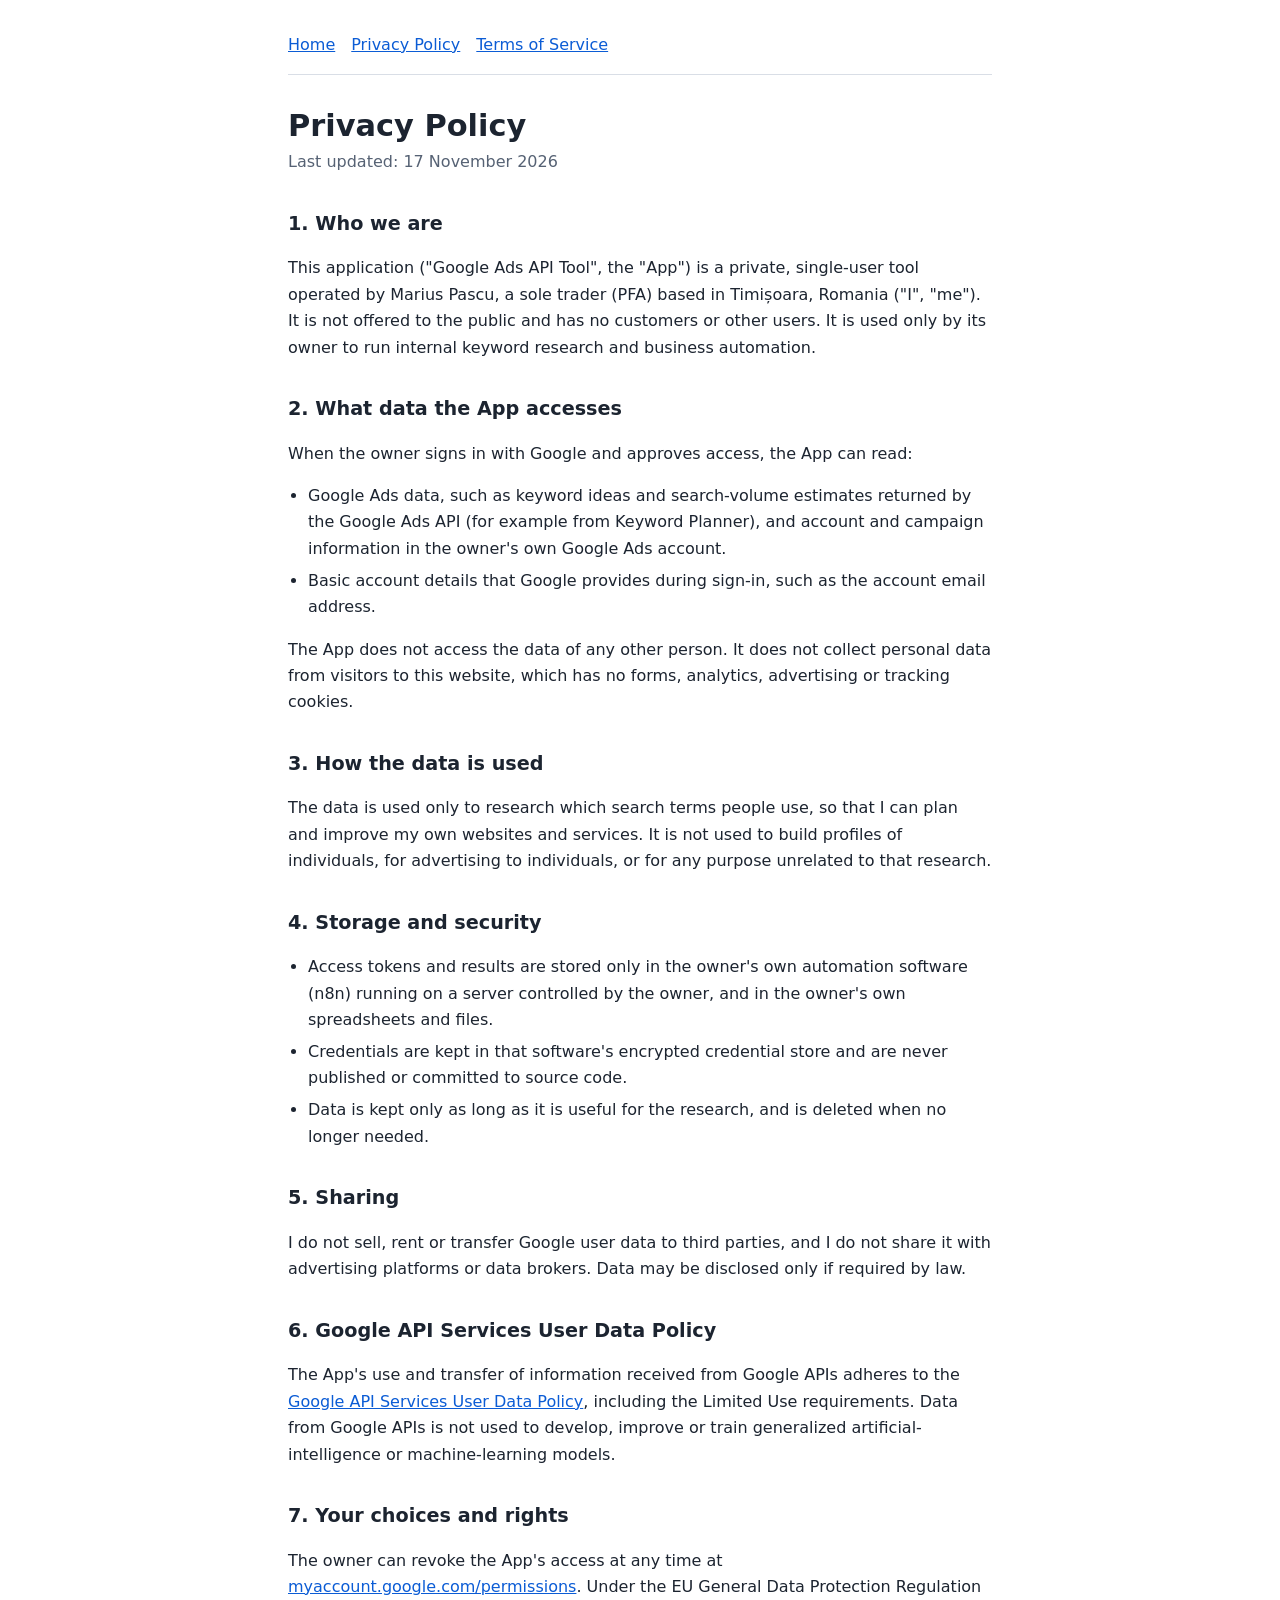
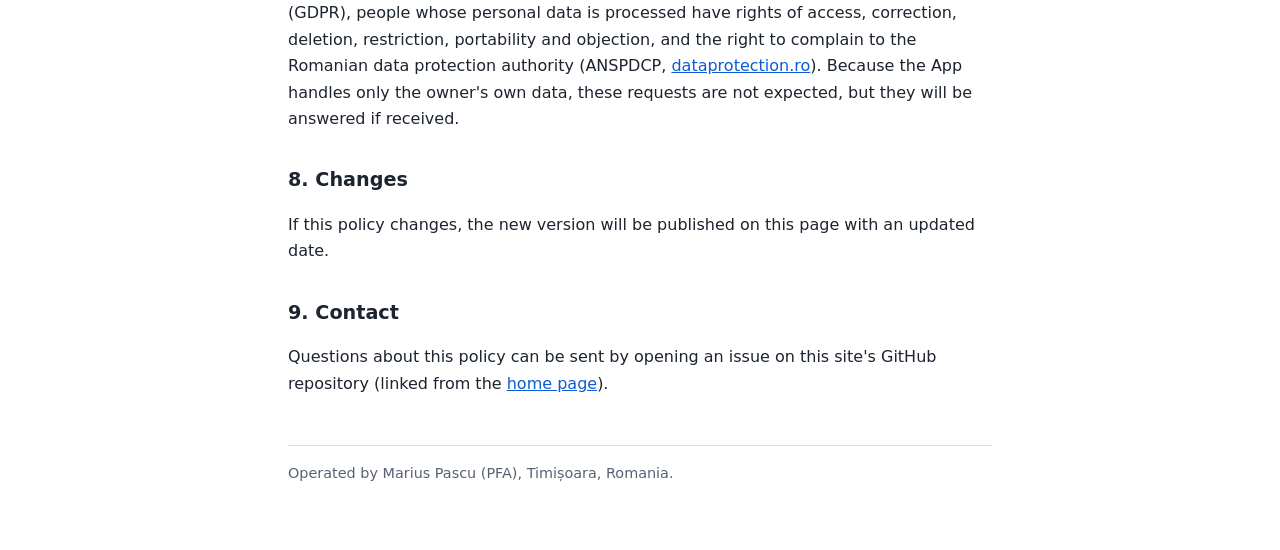
==== privacy.html @ 58157df2 "Add privacy policy, terms of service and home page Co-Authored-By: Claude Sonnet 5.5 <noreply@anthro" ====
<!doctype html>
<html lang="en">
<head>
<meta charset="utf-8">
<meta name="viewport" content="width=device-width, initial-scale=1">
<title>Privacy Policy – Google Ads API Tool</title>
<meta name="description" content="Privacy policy for a private, single-user tool that reads Google Ads data for internal keyword research.">
<meta name="robots" content="noindex">
<link rel="stylesheet" href="style.css">
</head>
<body>
<div class="wrap">
<header>
  <nav aria-label="Pages">
    <a href="./">Home</a>
    <a href="privacy.html" aria-current="page">Privacy Policy</a>
    <a href="terms.html">Terms of Service</a>
  </nav>
</header>
<main>
<h1>Privacy Policy</h1>
<p class="meta">Last updated: 17 November 2026</p>

<h2>1. Who we are</h2>
<p>This application ("Google Ads API Tool", the "App") is a private, single-user tool operated by Marius Pascu, a sole trader (PFA) based in Timișoara, Romania ("I", "me"). It is not offered to the public and has no customers or other users. It is used only by its owner to run internal keyword research and business automation.</p>

<h2>2. What data the App accesses</h2>
<p>When the owner signs in with Google and approves access, the App can read:</p>
<ul>
  <li>Google Ads data, such as keyword ideas and search-volume estimates returned by the Google Ads API (for example from Keyword Planner), and account and campaign information in the owner's own Google Ads account.</li>
  <li>Basic account details that Google provides during sign-in, such as the account email address.</li>
</ul>
<p>The App does not access the data of any other person. It does not collect personal data from visitors to this website, which has no forms, analytics, advertising or tracking cookies.</p>

<h2>3. How the data is used</h2>
<p>The data is used only to research which search terms people use, so that I can plan and improve my own websites and services. It is not used to build profiles of individuals, for advertising to individuals, or for any purpose unrelated to that research.</p>

<h2>4. Storage and security</h2>
<ul>
  <li>Access tokens and results are stored only in the owner's own automation software (n8n) running on a server controlled by the owner, and in the owner's own spreadsheets and files.</li>
  <li>Credentials are kept in that software's encrypted credential store and are never published or committed to source code.</li>
  <li>Data is kept only as long as it is useful for the research, and is deleted when no longer needed.</li>
</ul>

<h2>5. Sharing</h2>
<p>I do not sell, rent or transfer Google user data to third parties, and I do not share it with advertising platforms or data brokers. Data may be disclosed only if required by law.</p>

<h2>6. Google API Services User Data Policy</h2>
<p>The App's use and transfer of information received from Google APIs adheres to the <a href="https://developers.google.com/terms/api-services-user-data-policy">Google API Services User Data Policy</a>, including the Limited Use requirements. Data from Google APIs is not used to develop, improve or train generalized artificial-intelligence or machine-learning models.</p>

<h2>7. Your choices and rights</h2>
<p>The owner can revoke the App's access at any time at <a href="https://myaccount.google.com/permissions">myaccount.google.com/permissions</a>. Under the EU General Data Protection Regulation (GDPR), people whose personal data is processed have rights of access, correction, deletion, restriction, portability and objection, and the right to complain to the Romanian data protection authority (ANSPDCP, <a href="https://www.dataprotection.ro">dataprotection.ro</a>). Because the App handles only the owner's own data, these requests are not expected, but they will be answered if received.</p>

<h2>8. Changes</h2>
<p>If this policy changes, the new version will be published on this page with an updated date.</p>

<h2>9. Contact</h2>
<p>Questions about this policy can be sent by opening an issue on this site's GitHub repository (linked from the <a href="./">home page</a>).</p>
</main>
<footer>Operated by Marius Pascu (PFA), Timișoara, Romania.</footer>
</div>
</body>
</html>
---- style.css ----
:root {
  --bg: #ffffff;
  --fg: #1c2430;
  --muted: #566274;
  --line: #d9dee6;
  --link: #0b5cd5;
  color-scheme: light;
}
@media (prefers-color-scheme: dark) {
  :root:not([data-theme="light"]) {
    --bg: #14181f;
    --fg: #e6eaf0;
    --muted: #a3adbb;
    --line: #2b3340;
    --link: #7db1ff;
    color-scheme: dark;
  }
}
* { box-sizing: border-box; }
body {
  margin: 0;
  background: var(--bg);
  color: var(--fg);
  font: 1rem/1.65 system-ui, -apple-system, "Segoe UI", Roboto, sans-serif;
  padding-inline: 1rem;
}
.wrap { max-width: 44rem; margin-inline: auto; padding-block: 2rem 4rem; }
header nav { display: flex; flex-wrap: wrap; gap: 1rem; padding-bottom: 1rem; border-bottom: 1px solid var(--line); margin-bottom: 2rem; }
a { color: var(--link); }
h1 { font-size: 1.9rem; line-height: 1.25; margin: 0 0 .25rem; }
h2 { font-size: 1.2rem; margin: 2rem 0 .5rem; }
.meta { color: var(--muted); margin: 0 0 1.5rem; }
ul { padding-left: 1.25rem; }
li { margin-bottom: .35rem; }
footer { margin-top: 3rem; padding-top: 1rem; border-top: 1px solid var(--line); color: var(--muted); font-size: .9rem; }
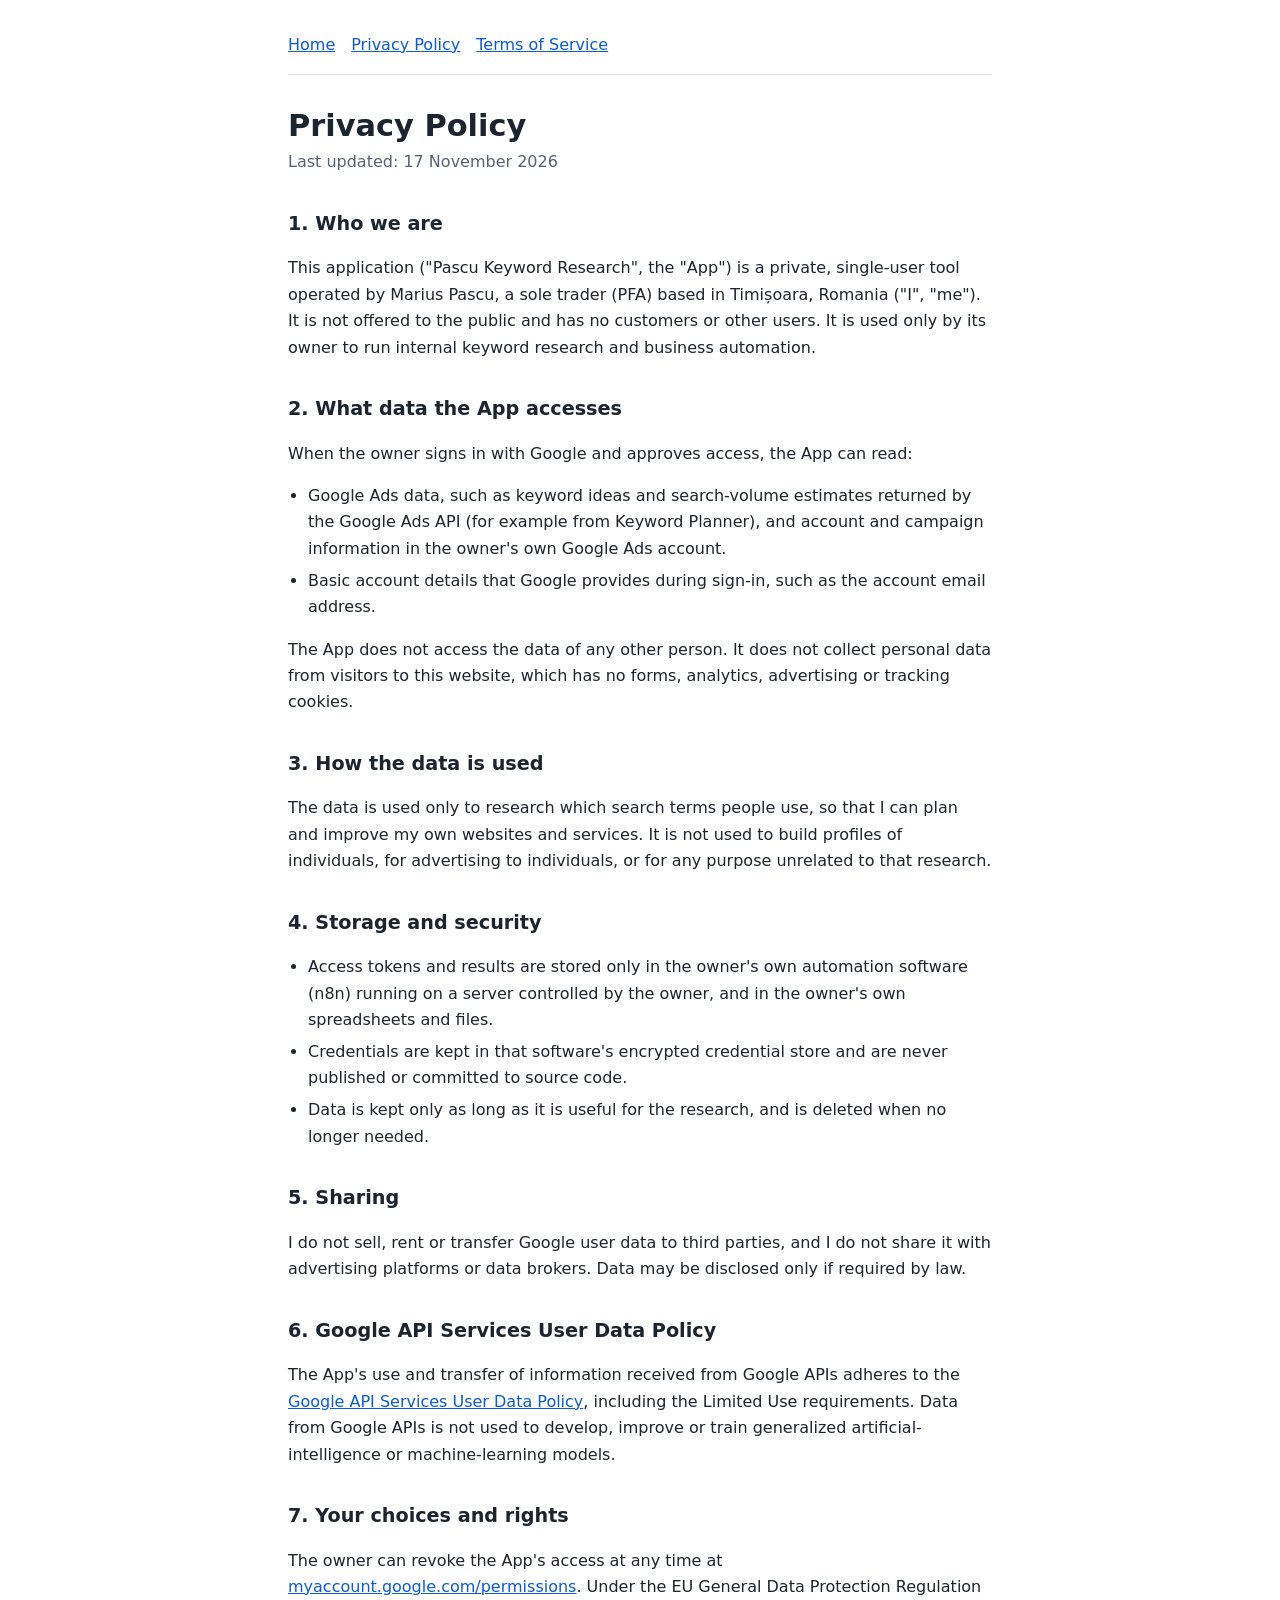
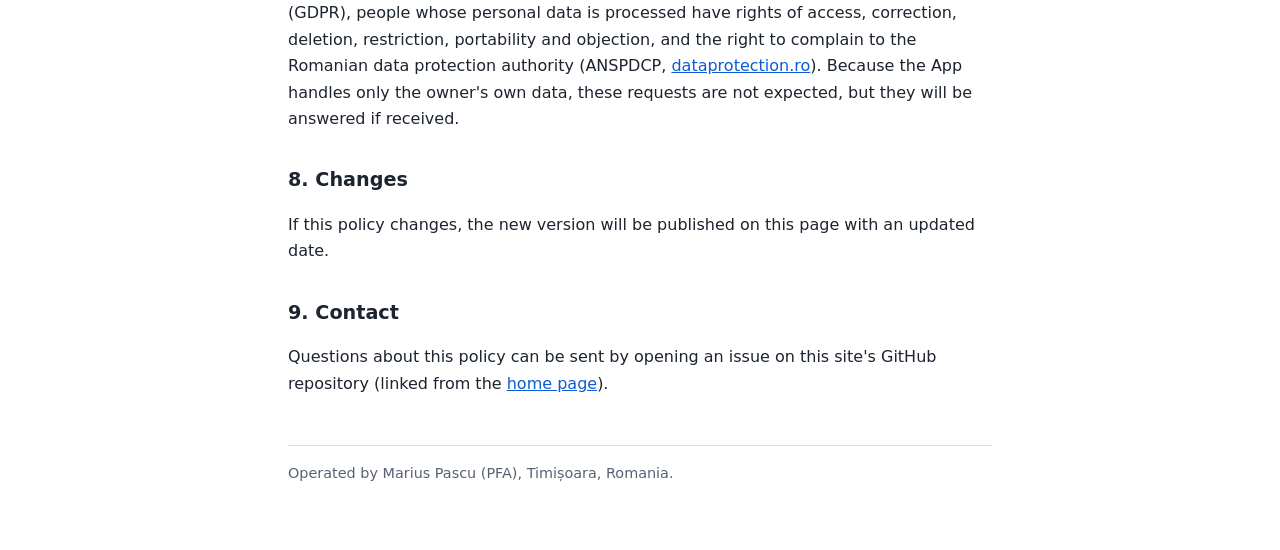
==== commit 1f40161f: "Rename app to Pascu Keyword Research for Google branding verification Co-Authored-By: Claude Sonnet " ====
--- a/privacy.html
+++ b/privacy.html
@@ -3,7 +3,7 @@
 <head>
 <meta charset="utf-8">
 <meta name="viewport" content="width=device-width, initial-scale=1">
-<title>Privacy Policy – Google Ads API Tool</title>
+<title>Privacy Policy – Pascu Keyword Research</title>
 <meta name="description" content="Privacy policy for a private, single-user tool that reads Google Ads data for internal keyword research.">
 <meta name="robots" content="noindex">
 <link rel="stylesheet" href="style.css">
@@ -22,7 +22,7 @@
 <p class="meta">Last updated: 17 November 2026</p>
 
 <h2>1. Who we are</h2>
-<p>This application ("Google Ads API Tool", the "App") is a private, single-user tool operated by Marius Pascu, a sole trader (PFA) based in Timișoara, Romania ("I", "me"). It is not offered to the public and has no customers or other users. It is used only by its owner to run internal keyword research and business automation.</p>
+<p>This application ("Pascu Keyword Research", the "App") is a private, single-user tool operated by Marius Pascu, a sole trader (PFA) based in Timișoara, Romania ("I", "me"). It is not offered to the public and has no customers or other users. It is used only by its owner to run internal keyword research and business automation.</p>
 
 <h2>2. What data the App accesses</h2>
 <p>When the owner signs in with Google and approves access, the App can read:</p>
